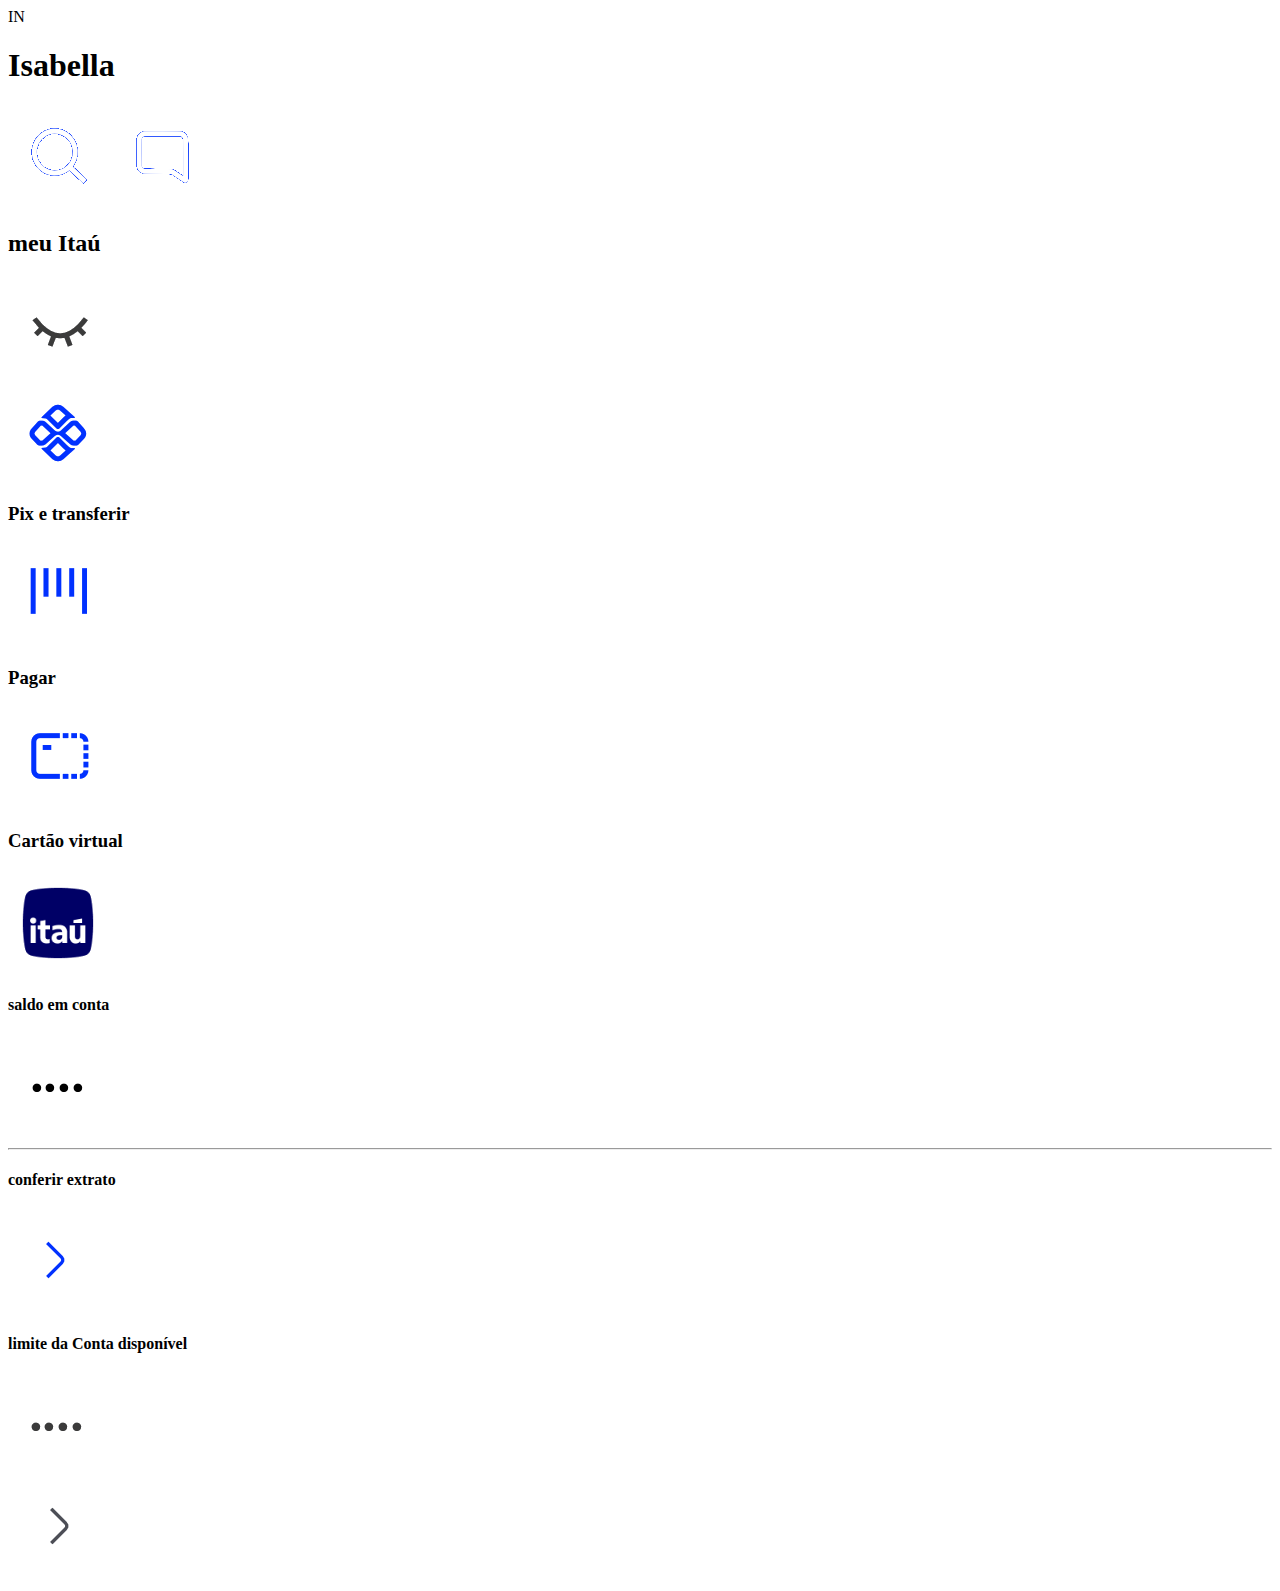
==== itau/index.html @ 8b889cae "feat: HTML structure completed" ====
<!DOCTYPE html>
<html lang="pt-br">
<head>
    <meta charset="UTF-8">
    <meta name="viewport" content="width=device-width, initial-scale=1.0">
    <title>Itaú</title>
    <link rel="preconnect" href="https://fonts.googleapis.com">
    <link rel="preconnect" href="https://fonts.gstatic.com" crossorigin>
    <link href="https://fonts.googleapis.com/css2?family=Poppins:ital,wght@0,100;0,200;0,300;0,400;0,500;0,600;0,700;0,800;0,900;1,100;1,200;1,300;1,400;1,500;1,600;1,700;1,800;1,900&display=swap" rel="stylesheet">
    <link rel="stylesheet" href="css/style.css">
</head>
<body>

    <header class="header--itau">
        <section class="header--identificacao">
            <section class="header--circuilo">IN</section>
            <section class="header--nome">
                <h1 class="header--nome">Isabella</h1>
            </section>
        </section>
        <section class="header--icons">
            <img class="header--icons" src="img/search.png" alt="Itaú">
            <img class="header--icons" src="img/msg.png" alt="Itaú">
        </section>
    </header>

    <main class="main--itau">
        <section class="itau--saldo">
            <h2 class="h2--top--saldo">meu Itaú</h2>
            <img class="img--top--closed" src="img/closed.png" alt="Itaú">
        </section>
        
        <section class="section--menu">
            <div class="section--menu--item">
                <img class="section--menu--item--img" src="img/pix.png" alt="Itaú">
                <h3 class="section--menu--item--font">Pix e transferir</h3>
            </div>
            <div class="section--menu--item">
                <img class="section--menu--item--img" src="img/pay.png" alt="Itaú">
                <h3 class="section--menu--item--font">Pagar</h3>
            </div>
            <div class="section--menu--item">
                <img class="section--menu--item--img" src="img/card.png" alt="Itaú">
                <h3 class="section--menu--item--font">Cartão virtual</h3>
            </div>
        </section>

        <section class="section--saldo--extrato">
            <div class="logo--itau">
                <img src="img/logo.png" alt="Itaú">
            </div>
            <section id="saldo--conta" class="saldo--conta">
                <h4 class="saldo--conta--font">saldo em conta</h4>
                <div id="saldo--conta--">
                    <img class="saldo--conta--img" src="img/more-gray.png" alt="Itaú">
                </div>
            </section>
            <hr>
            <section id="saldo--extrato" class="saldo--conta--extrato">
                <h4 class="saldo--conta--blue--font">conferir extrato</h4>
                <img class="saldo--conta--extrato--img" src="img/blue-arrow.png" alt="Itaú">
            </section>
            <div id="limite--disponivel">
                <section id="limite--disponivel" class="saldo--conta--limite">
                    <h4 id="limite--disponivel" class="saldo--conta--font">limite da Conta disponível</h4>
                    <div id="limite--disponivel--icons" class="saldo--conta--limite--icons">
                        <div id="limite--conta--">
                            <img id="limite--icons" class="saldo--conta--img" src="img/more-black.png" alt="Itaú">
                        </div>
                        <img id="limite--icons" class="saldo--conta--img" src="img/gray-arrow.png" alt="Itaú">
                    </div>
                </section>
            </div>
        </section>
    </main>
    
    <script src="js/script.js"></script>
    
</body>
</html>
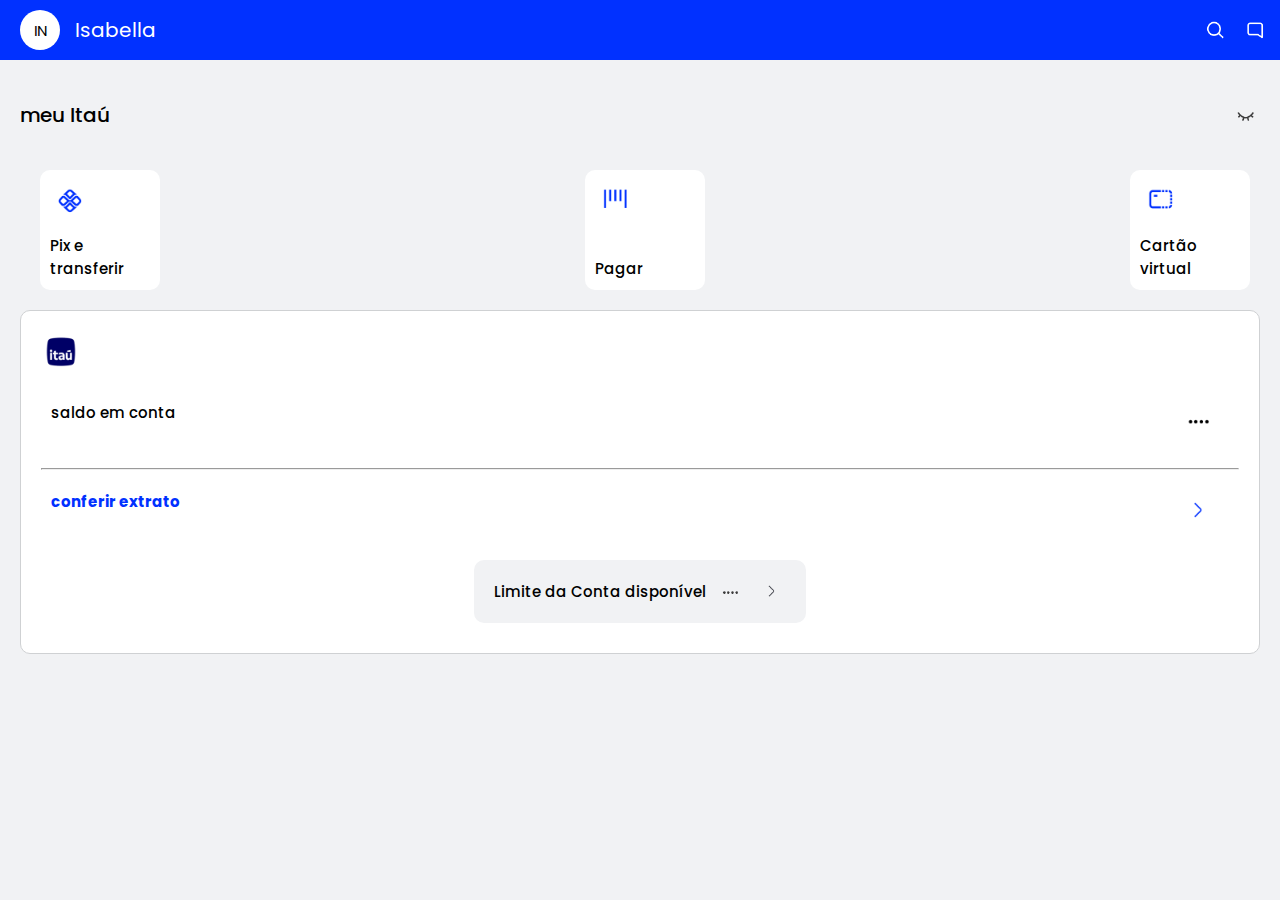
==== commit 5c1c7b74: "feat: Capitalization fix in HTML" ====
--- a/itau/index.html
+++ b/itau/index.html
@@ -62,7 +62,7 @@
             </section>
             <div id="limite--disponivel">
                 <section id="limite--disponivel" class="saldo--conta--limite">
-                    <h4 id="limite--disponivel" class="saldo--conta--font">limite da Conta disponível</h4>
+                    <h4 id="limite--disponivel" class="saldo--conta--font">Limite da Conta disponível</h4>
                     <div id="limite--disponivel--icons" class="saldo--conta--limite--icons">
                         <div id="limite--conta--">
                             <img id="limite--icons" class="saldo--conta--img" src="img/more-black.png" alt="Itaú">
--- a/itau/css/style.css
+++ b/itau/css/style.css
@@ -0,0 +1,231 @@
+    :root {
+    --blue: #0131ff;
+    --white-bkg: #f1f2f4;
+    --white: #ffffff;
+    --gray-border: #cfd1d3;
+    --gray-bkg: #f1f2f4;
+    --black: #000000;
+
+    --font: "Poppins", sans-serif;
+    }
+
+    * {
+        margin: 0;
+        padding: 0;
+        box-sizing: border-box;
+        font-family: var(--font);
+        background-color: var(--gray-bkg);
+    }
+
+    .header--identificacao, .header--icons, .header--nome {
+        background-color: var(--blue);
+    }
+
+
+    .header--itau, .header--circuilo, .header--nome, .header--icons {
+        display: flex;
+        align-items: center;
+    }
+
+    .header--identificacao {
+        display: flex;
+        align-items: center;
+        gap: 15px;
+    }
+
+    .header--itau {
+        display: flex;
+        justify-content: space-between;
+        align-items: center;
+        background-color: var(--blue);
+        padding: 10px;
+    }
+
+    .header--circuilo {
+        font-size: 15px;
+        color: var(--black);
+        background-color: var(--white);
+        margin-left: 10px;
+        padding: 5%;
+        width: 40px;
+        height: 40px;
+        align-items: center;
+        justify-content: center;
+        border-radius: 50%;
+    }
+
+    .header--nome {
+        color: var(--white);
+        font-size: 20px;
+        font-style: initial;
+        font-weight: normal;
+    }
+
+    .header--icons img {
+        width: 30px;
+        margin-left: 10px;
+    }
+
+    .itau--saldo {
+        display: flex;
+        flex-direction: row;
+        padding: 20px;
+        justify-content: space-between;
+        margin-top: 20px;
+        margin-bottom: 20px;
+    }
+
+    .h2--top--saldo {
+        font-size: 20px;
+        font-weight: 500;
+        color: var(--black);
+    }
+
+    .img--top--closed {
+        width: 30px;
+    }
+
+    .section--menu {
+        display: flex;
+        flex-direction: row;
+        justify-content: space-between;
+        padding-left: 30px;
+        padding-right: 30px;
+    }
+
+    .section--menu--item, .section--menu--item--img, .section--menu--item--font {
+        background-color: var(--white) !important;
+    }
+
+    .section--menu--item {
+        width: 120px;
+        height: 120px;
+        padding: 10px;
+        margin-left: 10px;
+        border-radius: 10px;
+        display: flex;
+        flex-direction: column;
+        align-items: flex-start; 
+        justify-content:space-between;
+        justify-self: flex-start;
+        box-sizing: border-box;
+    }
+
+    .section--menu--item--img {
+        width: 40px;
+        height: 40px;
+        margin-bottom: 10px;
+        object-fit: contain;
+    }
+
+    .section--menu--item--font {
+        font-size: 15px;
+        font-weight: 500;
+        color: var(--black);
+        margin: 0;
+    }
+
+    #limite--disponivel {
+        margin: 10px;
+        display: flex;
+        flex-direction: row;
+        align-self: center;
+        justify-content: space-between !important;
+        background-color: var(--gray-bkg) !important;
+        border-radius: 10px !important;
+    }
+
+    #limite--disponivel--icons {
+        align-items: center;
+        display: flex;
+        flex-direction: row;
+        background-color: var(--gray-bkg) !important;
+    }
+
+    #limite--disponivel--icons img {
+        width: 30px;
+        height: 30px;
+        margin-right: 10px;
+        object-fit: contain;
+        background-color: var(--gray-bkg) !important;
+    }
+
+    #saldo--conta, #saldo--extrato {
+        display: flex;
+        flex-direction: row;
+        justify-content: space-between !important;
+    }
+
+    #limite--conta-- {
+        display: flex;
+        flex-direction: row;
+        justify-content: end !important;
+        background-color: var(--gray-bkg) !important;
+    }
+
+    .section--saldo--extrato,
+    .section--saldo--extrato div,
+    .section--saldo--extrato h4,
+    .section--saldo--extrato img {
+        background-color: var(--white) !important;
+    }
+
+    .logo--itau {
+        display: flex;
+        justify-content: flex-start;
+        align-items: center;
+        margin-bottom: 10px;
+    }
+
+    .logo--itau img {
+        width: 40px;
+        height: auto;
+    }
+
+    .section--saldo--extrato {
+        display: flex;
+        flex-direction: column;
+        padding: 20px;
+        margin: 20px;
+        background-color: var(--white);
+        border: var(--gray-border) 1px solid;
+        border-radius: 10px;
+    }
+
+    .saldo--conta,
+    .saldo--conta--extrato {
+        padding: 10px;
+        margin: 10px 0;
+        border-radius: 10px;
+        background-color: var(--white);
+    }
+
+    .saldo--conta--font,
+    .saldo--conta--blue--font {
+        font-size: 15px;
+        font-weight: 500;
+        color: var(--black);
+        margin: 0;
+    }
+
+    .saldo--conta--img,
+    .saldo--conta--extrato--img, 
+    .retorno--icone {
+        width: 40px;
+        height: auto;
+        margin-right: 10px;
+    }
+
+    .saldo-aberto {
+        background-color: var(--white) !important;
+    }
+
+    .saldo-aberto,
+    .limite-aberto {
+        font-size: 12px !important;
+    }
+
+    .saldo--conta--blue--font {
+        color: var(--blue);
+        font-weight: bold;
+    }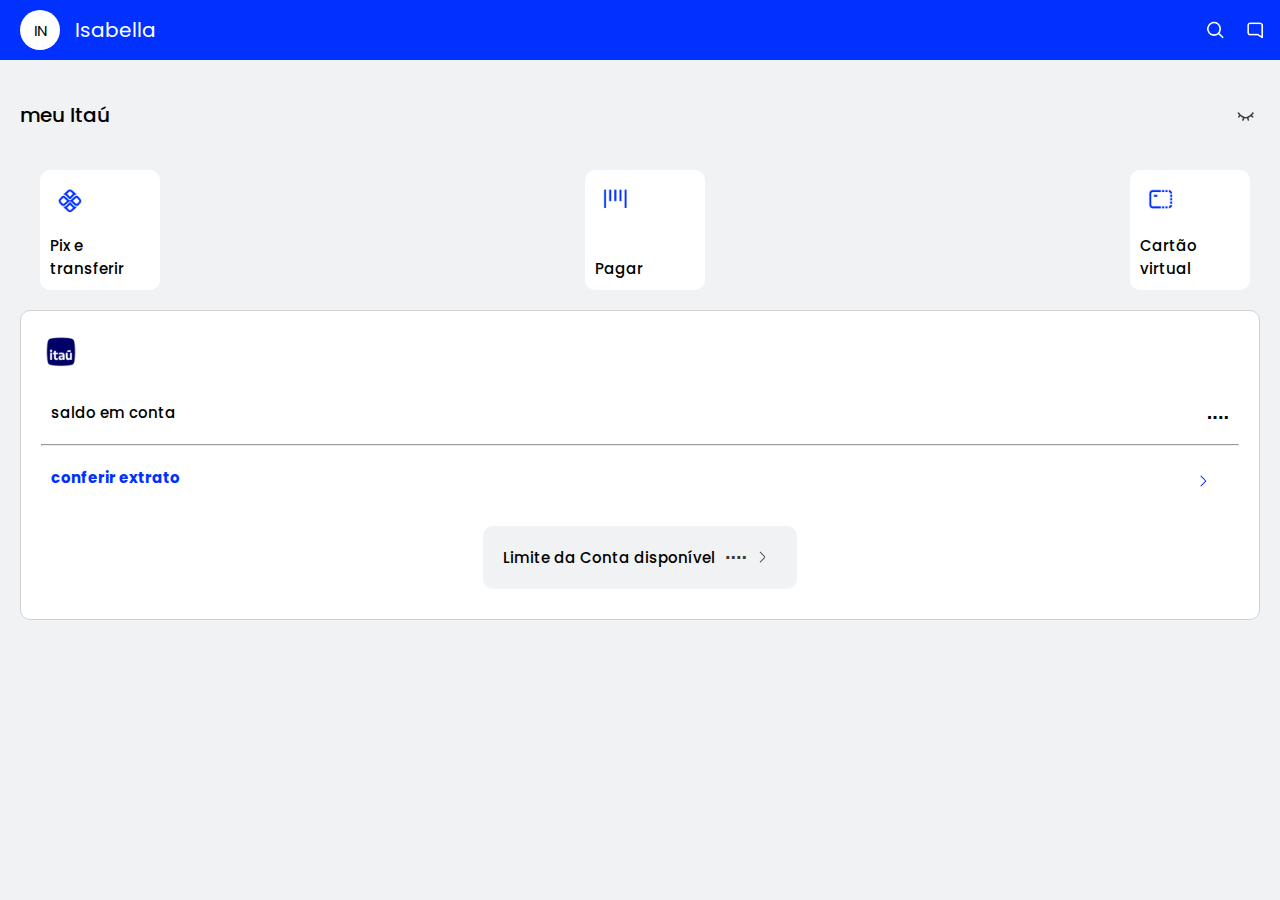
==== commit 58f1303b: "feat: update HTML structure and improve JS functionality" ====
--- a/itau/index.html
+++ b/itau/index.html
@@ -4,6 +4,7 @@
     <meta charset="UTF-8">
     <meta name="viewport" content="width=device-width, initial-scale=1.0">
     <title>Itaú</title>
+    <link rel="icon" href="img/logo.png" type="image/x-icon">
     <link rel="preconnect" href="https://fonts.googleapis.com">
     <link rel="preconnect" href="https://fonts.gstatic.com" crossorigin>
     <link href="https://fonts.googleapis.com/css2?family=Poppins:ital,wght@0,100;0,200;0,300;0,400;0,500;0,600;0,700;0,800;0,900;1,100;1,200;1,300;1,400;1,500;1,600;1,700;1,800;1,900&display=swap" rel="stylesheet">
@@ -52,7 +53,7 @@
             <section id="saldo--conta" class="saldo--conta">
                 <h4 class="saldo--conta--font">saldo em conta</h4>
                 <div id="saldo--conta--">
-                    <img class="saldo--conta--img" src="img/more-gray.png" alt="Itaú">
+                    <h4 id="saldo--conta--" class="saldo--conta--pontos" alt="Itaú">....</h4>
                 </div>
             </section>
             <hr>
@@ -65,7 +66,7 @@
                     <h4 id="limite--disponivel" class="saldo--conta--font">Limite da Conta disponível</h4>
                     <div id="limite--disponivel--icons" class="saldo--conta--limite--icons">
                         <div id="limite--conta--">
-                            <img id="limite--icons" class="saldo--conta--img" src="img/more-black.png" alt="Itaú">
+                            <h4 id="saldo--gray" class="saldo--conta--pontos--gray" alt="Itaú">....</h4>
                         </div>
                         <img id="limite--icons" class="saldo--conta--img" src="img/gray-arrow.png" alt="Itaú">
                     </div>
--- a/itau/css/style.css
+++ b/itau/css/style.css
@@ -5,6 +5,7 @@
     --gray-border: #cfd1d3;
     --gray-bkg: #f1f2f4;
     --black: #000000;
+    --gray: #3b3b3b;
 
     --font: "Poppins", sans-serif;
     }
@@ -83,6 +84,7 @@
 
     .img--top--closed {
         width: 30px;
+        cursor: pointer;
     }
 
     .section--menu {
@@ -208,12 +210,30 @@
         margin: 0;
     }
 
-    .saldo--conta--img,
-    .saldo--conta--extrato--img, 
-    .retorno--icone {
-        width: 40px;
-        height: auto;
+    .saldo--conta--pontos {
+        display: flex;
+        font-family:'Gill Sans', 'Gill Sans MT', Calibri, 'Trebuchet MS', sans-serif;
+        font-size: 20px;
+        font-weight:700;
+        color: var(--black);
+        margin: 0;
+    }
+
+    .saldo--conta--extrato--img {
+        width: 30px;
+        height: 30px;
         margin-right: 10px;
+        object-fit: contain;
+    }
+
+    #saldo--gray {
+        background-color: var(--gray-bkg) !important;
+        font-family:'Gill Sans', 'Gill Sans MT', Calibri, 'Trebuchet MS', sans-serif;
+        padding-bottom: 10px;
+        font-size: 20px;
+        font-weight:700;
+        color: var(--gray);
+        margin: 0;
     }
 
     .saldo-aberto {
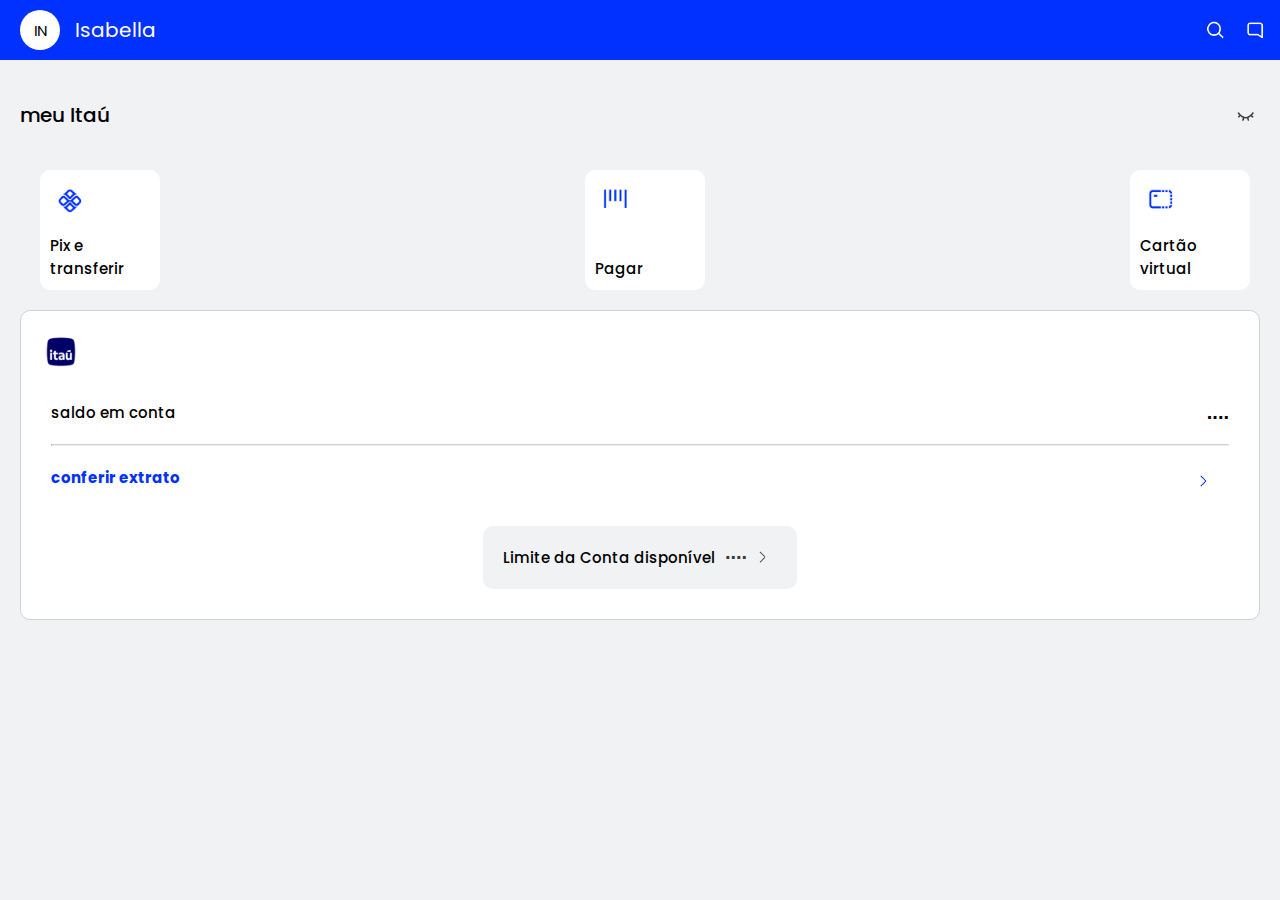
==== commit 5fc30a19: "feat: update HTML structure and improve JS functionality" ====
--- a/itau/index.html
+++ b/itau/index.html
@@ -14,7 +14,7 @@
 
     <header class="header--itau">
         <section class="header--identificacao">
-            <section class="header--circuilo">IN</section>
+            <section class="header--circulo">IN</section>
             <section class="header--nome">
                 <h1 class="header--nome">Isabella</h1>
             </section>
@@ -56,7 +56,7 @@
                     <h4 id="saldo--conta--" class="saldo--conta--pontos" alt="Itaú">....</h4>
                 </div>
             </section>
-            <hr>
+            <hr id="linha--separacao">
             <section id="saldo--extrato" class="saldo--conta--extrato">
                 <h4 class="saldo--conta--blue--font">conferir extrato</h4>
                 <img class="saldo--conta--extrato--img" src="img/blue-arrow.png" alt="Itaú">
--- a/itau/css/style.css
+++ b/itau/css/style.css
@@ -23,7 +23,7 @@
     }
 
 
-    .header--itau, .header--circuilo, .header--nome, .header--icons {
+    .header--itau, .header--circulo, .header--nome, .header--icons {
         display: flex;
         align-items: center;
     }
@@ -42,7 +42,7 @@
         padding: 10px;
     }
 
-    .header--circuilo {
+    .header--circulo {
         font-size: 15px;
         color: var(--black);
         background-color: var(--white);
@@ -53,6 +53,7 @@
         align-items: center;
         justify-content: center;
         border-radius: 50%;
+        cursor: pointer;
     }
 
     .header--nome {
@@ -65,6 +66,7 @@
     .header--icons img {
         width: 30px;
         margin-left: 10px;
+        cursor: pointer;
     }
 
     .itau--saldo {
@@ -111,6 +113,7 @@
         justify-content:space-between;
         justify-self: flex-start;
         box-sizing: border-box;
+        cursor: pointer;
     }
 
     .section--menu--item--img {
@@ -194,6 +197,10 @@
         border-radius: 10px;
     }
 
+    .saldo--conta--img {
+        cursor: pointer;
+    }
+
     .saldo--conta,
     .saldo--conta--extrato {
         padding: 10px;
@@ -224,6 +231,7 @@
         height: 30px;
         margin-right: 10px;
         object-fit: contain;
+        cursor: pointer;
     }
 
     #saldo--gray {
@@ -248,4 +256,10 @@
     .saldo--conta--blue--font {
         color: var(--blue);
         font-weight: bold;
+    }
+
+    #linha--separacao {
+        border-top: 1px solid var(--gray-border);
+        margin-left: 10px;
+        margin-right: 10px;
     }